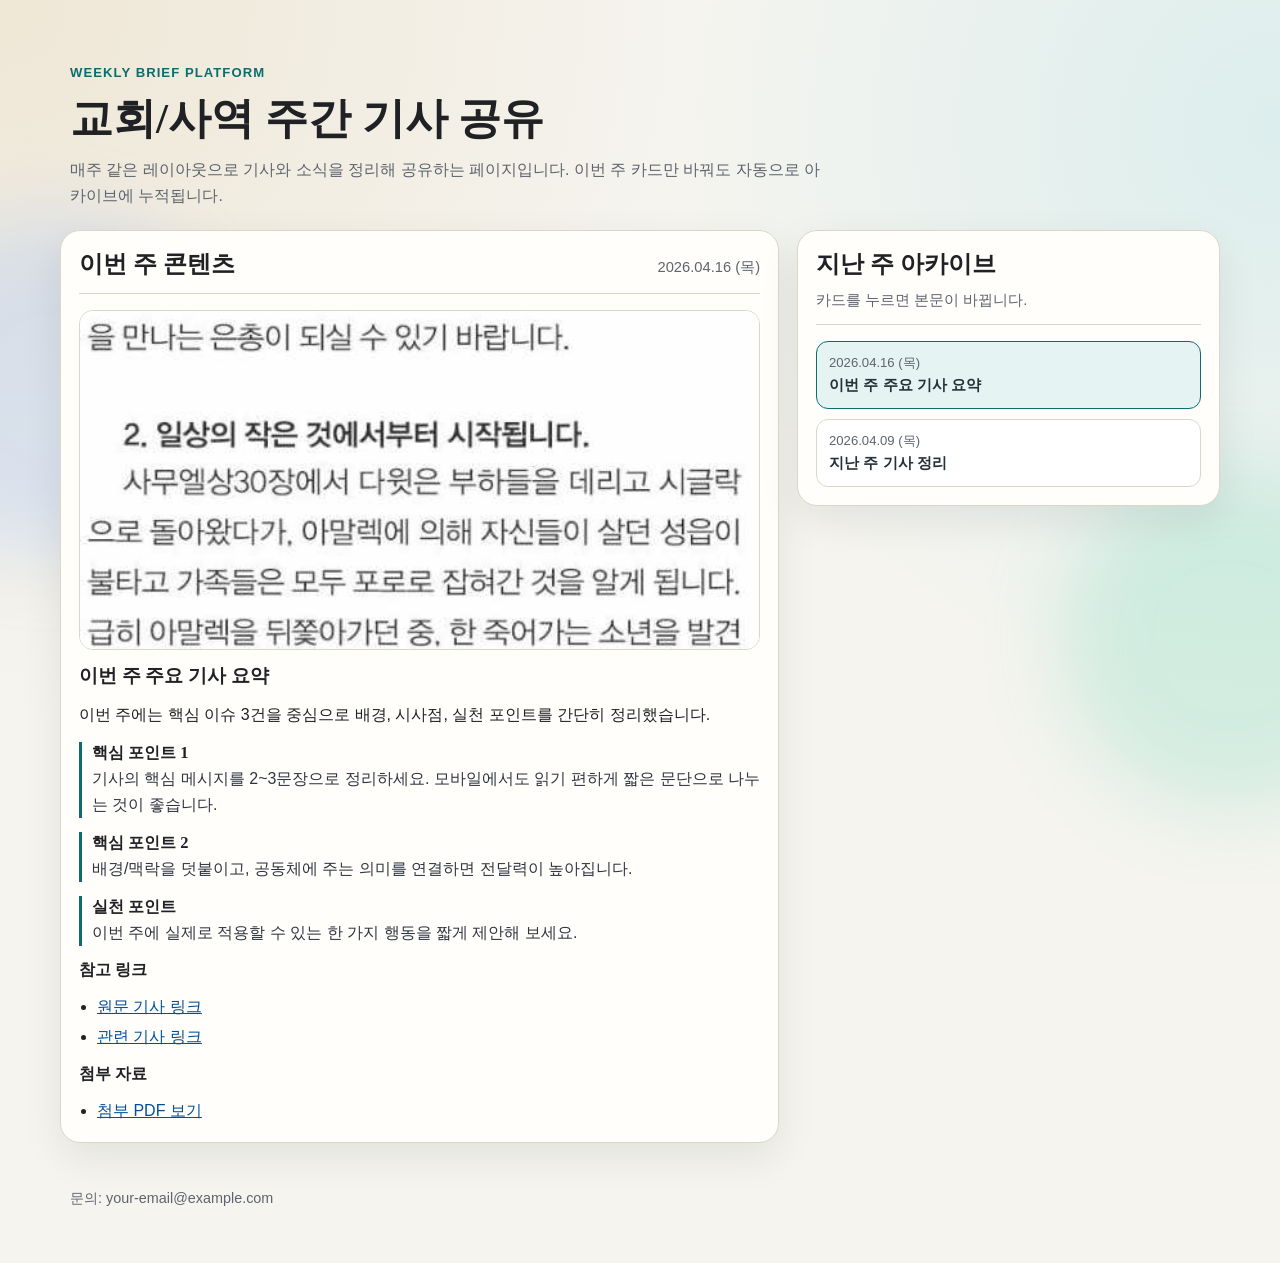
==== index.html @ c8aaadd2 "Initial weekly share platform with GitHub Pages workflow" ====
<!doctype html>
<html lang="ko">
  <head>
    <meta charset="UTF-8" />
    <meta name="viewport" content="width=device-width, initial-scale=1.0" />
    <title>주간 기사 공유 플랫폼</title>
    <meta
      name="description"
      content="매주 같은 레이아웃으로 기사/소식을 공유하는 반응형 웹페이지"
    />
    <link rel="stylesheet" href="./assets/styles.css" />
  </head>
  <body>
    <div class="bg-orb orb-1"></div>
    <div class="bg-orb orb-2"></div>

    <header class="site-header">
      <p class="eyebrow">Weekly Brief Platform</p>
      <h1 id="site-title">주간 기사 공유</h1>
      <p id="site-intro" class="site-intro"></p>
    </header>

    <main class="layout">
      <section class="panel main-panel" aria-labelledby="current-week-heading">
        <div class="panel-header">
          <h2 id="current-week-heading">이번 주 콘텐츠</h2>
          <p id="current-week-date" class="subtle"></p>
        </div>

        <article id="current-week" class="week-detail"></article>
      </section>

      <aside class="panel side-panel" aria-labelledby="archive-heading">
        <div class="panel-header">
          <h2 id="archive-heading">지난 주 아카이브</h2>
          <p class="subtle">카드를 누르면 본문이 바뀝니다.</p>
        </div>
        <div id="archive-list" class="archive-list"></div>
      </aside>
    </main>

    <footer class="site-footer">
      <p id="site-contact"></p>
    </footer>

    <script src="./content/weeks.js"></script>
    <script src="./assets/app.js"></script>
  </body>
</html>
---- assets/styles.css ----
:root {
  --bg: #f5f4ef;
  --panel: #fffdfa;
  --ink: #202124;
  --muted: #5e646e;
  --line: #dbd6ca;
  --accent: #0d6d6d;
  --accent-soft: #e5f3f2;
  --shadow: 0 14px 40px rgba(18, 20, 22, 0.08);
}

* {
  box-sizing: border-box;
}

body {
  margin: 0;
  min-height: 100vh;
  color: var(--ink);
  background: radial-gradient(circle at 0% 0%, #efe7d6 0%, transparent 40%),
    radial-gradient(circle at 100% 10%, #dceeed 0%, transparent 35%), var(--bg);
  font-family: "Pretendard Variable", "SUIT Variable", "Apple SD Gothic Neo",
    "Noto Sans KR", sans-serif;
  line-height: 1.6;
  padding: 20px;
  position: relative;
  overflow-x: hidden;
}

.bg-orb {
  position: fixed;
  width: 340px;
  height: 340px;
  border-radius: 999px;
  pointer-events: none;
  opacity: 0.25;
  filter: blur(40px);
  z-index: 0;
}

.orb-1 {
  background: #8db6ff;
  left: -120px;
  top: 24%;
}

.orb-2 {
  background: #6fd6b5;
  right: -120px;
  bottom: 10%;
}

.site-header,
.layout,
.site-footer {
  position: relative;
  z-index: 1;
  max-width: 1160px;
  margin: 0 auto;
}

.site-header {
  padding: 34px 10px 22px;
}

.eyebrow {
  margin: 0;
  font-size: 0.82rem;
  letter-spacing: 0.08em;
  text-transform: uppercase;
  color: var(--accent);
  font-weight: 700;
}

h1,
h2,
h3,
h4 {
  margin: 0;
  font-family: "Noto Serif KR", "Iowan Old Style", serif;
  line-height: 1.3;
}

#site-title {
  margin-top: 8px;
  font-size: clamp(1.75rem, 4vw, 2.7rem);
}

.site-intro {
  margin: 10px 0 0;
  color: var(--muted);
  max-width: 760px;
}

.layout {
  display: grid;
  gap: 18px;
  grid-template-columns: 1fr;
}

.panel {
  background: color-mix(in oklab, var(--panel), white 28%);
  border: 1px solid var(--line);
  border-radius: 20px;
  padding: 18px;
  box-shadow: var(--shadow);
  backdrop-filter: blur(8px);
}

.panel-header {
  display: flex;
  flex-wrap: wrap;
  justify-content: space-between;
  align-items: baseline;
  gap: 8px;
  padding-bottom: 12px;
  border-bottom: 1px solid var(--line);
  margin-bottom: 16px;
}

.subtle {
  margin: 0;
  color: var(--muted);
  font-size: 0.92rem;
}

.week-detail {
  display: grid;
  gap: 14px;
}

.hero-image {
  width: 100%;
  border-radius: 14px;
  border: 1px solid var(--line);
  object-fit: cover;
  aspect-ratio: 16/8;
  background: #e8e8e8;
}

.week-summary {
  margin: 0;
  font-size: 1rem;
}

.section-block {
  border-left: 3px solid var(--accent);
  padding-left: 10px;
}

.section-block h4 {
  font-size: 1.03rem;
  margin-bottom: 3px;
}

.section-block p {
  margin: 0;
  color: #2f3540;
}

.link-list,
.attachment-list {
  margin: 0;
  padding-left: 18px;
  display: grid;
  gap: 4px;
}

.link-list a,
.attachment-list a {
  color: #004f98;
  text-decoration-thickness: 1px;
}

.archive-list {
  display: grid;
  gap: 10px;
}

.archive-item {
  text-align: left;
  width: 100%;
  border: 1px solid var(--line);
  background: #fff;
  border-radius: 12px;
  padding: 12px;
  cursor: pointer;
  transition: transform 0.18s ease, box-shadow 0.18s ease, border-color 0.18s ease;
}

.archive-item:hover,
.archive-item:focus-visible {
  transform: translateY(-2px);
  border-color: #8ab3ae;
  box-shadow: 0 10px 24px rgba(42, 58, 56, 0.1);
  outline: none;
}

.archive-item.active {
  border-color: var(--accent);
  background: var(--accent-soft);
}

.archive-item .date {
  margin: 0;
  font-size: 0.82rem;
  color: var(--muted);
}

.archive-item .title {
  margin: 3px 0 0;
  font-size: 0.96rem;
  font-weight: 650;
  color: #253138;
}

.site-footer {
  margin-top: 20px;
  padding: 10px;
  color: var(--muted);
  font-size: 0.9rem;
}

@media (min-width: 960px) {
  body {
    padding: 28px;
  }

  .layout {
    grid-template-columns: 1.7fr 1fr;
    align-items: start;
  }

  .side-panel {
    position: sticky;
    top: 20px;
    max-height: calc(100vh - 40px);
    overflow: auto;
  }
}
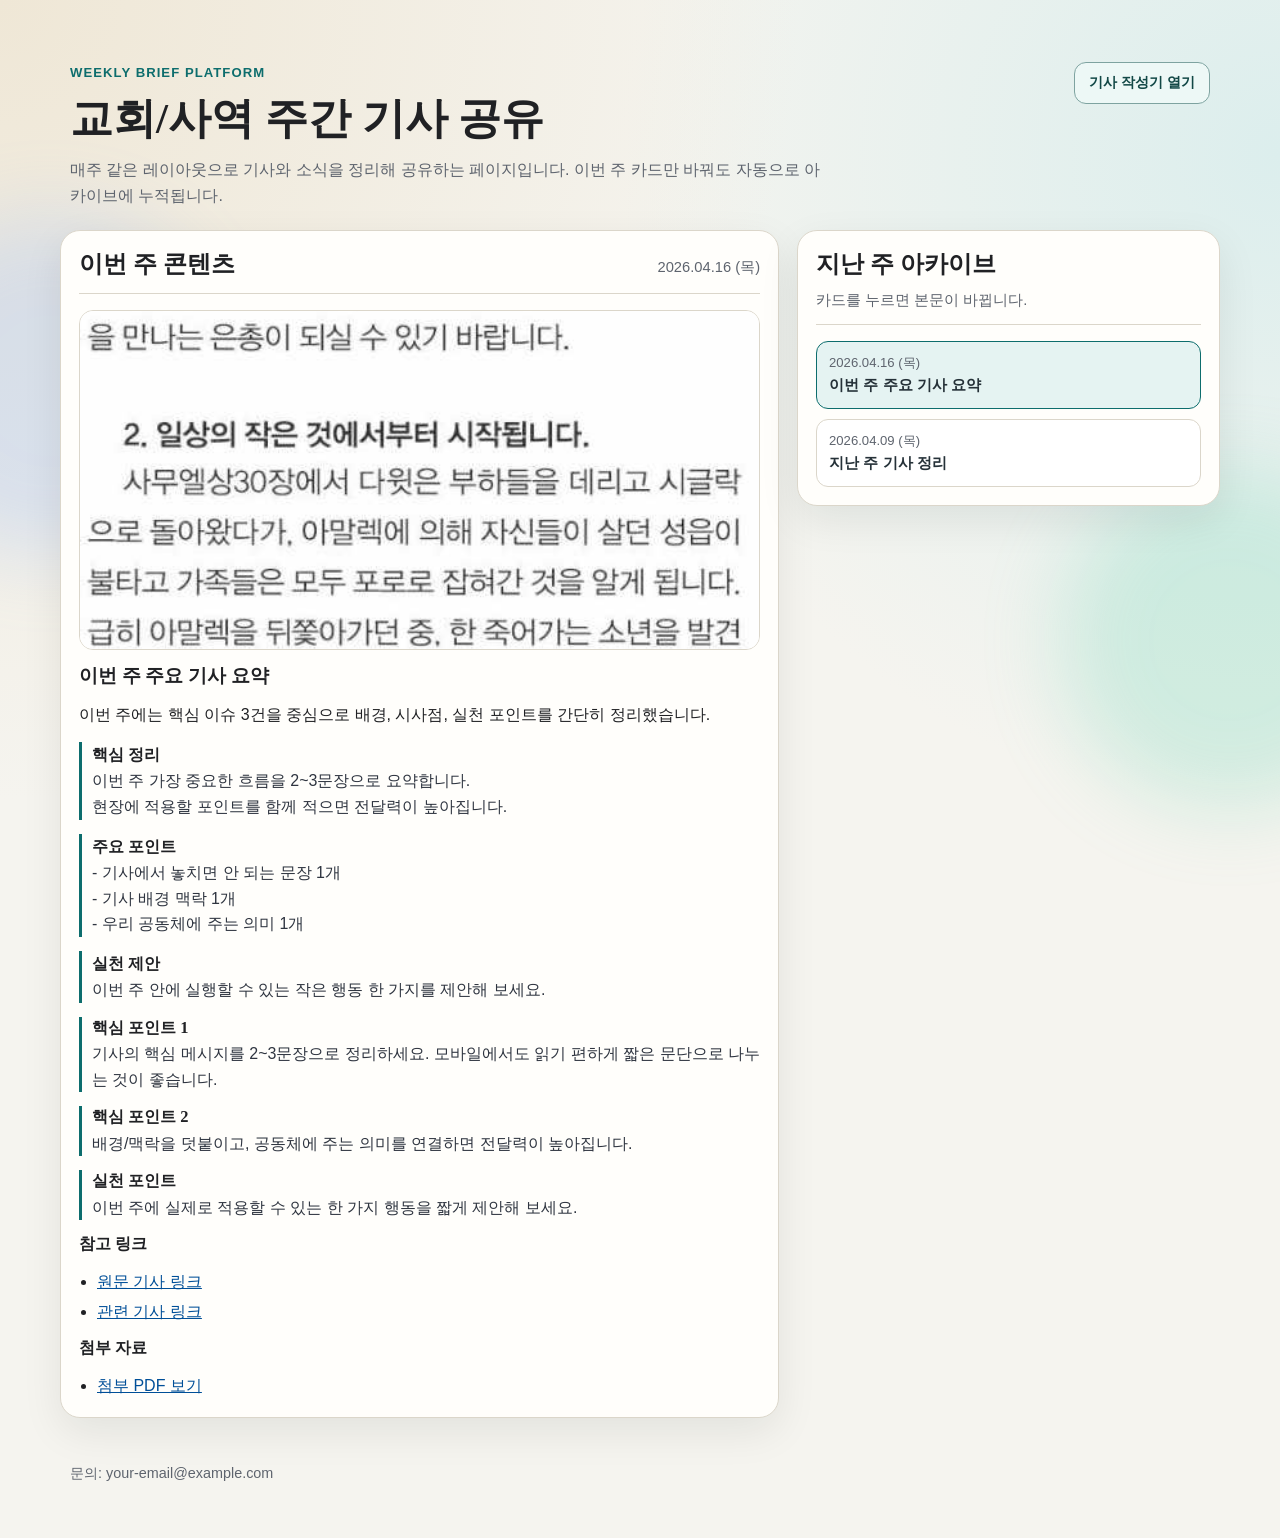
==== commit 66817bb6: "Add easy article writer page and text-based article layout" ====
--- a/index.html
+++ b/index.html
@@ -15,9 +15,14 @@
     <div class="bg-orb orb-2"></div>
 
     <header class="site-header">
-      <p class="eyebrow">Weekly Brief Platform</p>
-      <h1 id="site-title">주간 기사 공유</h1>
-      <p id="site-intro" class="site-intro"></p>
+      <div class="site-header-top">
+        <div>
+          <p class="eyebrow">Weekly Brief Platform</p>
+          <h1 id="site-title">주간 기사 공유</h1>
+          <p id="site-intro" class="site-intro"></p>
+        </div>
+        <a class="quick-link" href="./write.html">기사 작성기 열기</a>
+      </div>
     </header>
 
     <main class="layout">
--- a/assets/styles.css
+++ b/assets/styles.css
@@ -63,6 +63,14 @@
   padding: 34px 10px 22px;
 }
 
+.site-header-top {
+  display: flex;
+  justify-content: space-between;
+  align-items: flex-start;
+  gap: 16px;
+  flex-wrap: wrap;
+}
+
 .eyebrow {
   margin: 0;
   font-size: 0.82rem;
@@ -90,6 +98,26 @@
   margin: 10px 0 0;
   color: var(--muted);
   max-width: 760px;
+}
+
+.quick-link {
+  text-decoration: none;
+  display: inline-flex;
+  align-items: center;
+  justify-content: center;
+  height: 42px;
+  padding: 0 14px;
+  border-radius: 12px;
+  border: 1px solid #7ea3a0;
+  background: #edf8f6;
+  color: #124846;
+  font-size: 0.9rem;
+  font-weight: 700;
+  white-space: nowrap;
+}
+
+.quick-link:hover {
+  background: #d9efeb;
 }
 
 .layout {
@@ -143,6 +171,24 @@
   font-size: 1rem;
 }
 
+.article-heading {
+  margin: 2px 0;
+  font-size: 1.05rem;
+}
+
+.article-paragraph {
+  margin: 0;
+  color: #2f3540;
+}
+
+.article-bullets {
+  margin: 0;
+  padding-left: 18px;
+  display: grid;
+  gap: 4px;
+  color: #2f3540;
+}
+
 .section-block {
   border-left: 3px solid var(--accent);
   padding-left: 10px;
@@ -221,6 +267,88 @@
   font-size: 0.9rem;
 }
 
+.writer-layout {
+  position: relative;
+  z-index: 1;
+  max-width: 980px;
+  margin: 0 auto;
+  display: grid;
+  gap: 16px;
+}
+
+.writer-grid {
+  display: grid;
+  gap: 12px;
+  grid-template-columns: 1fr;
+}
+
+.writer-grid.two {
+  grid-template-columns: 1fr;
+}
+
+.writer-layout label {
+  display: grid;
+  gap: 6px;
+  font-weight: 650;
+  font-size: 0.93rem;
+  color: #2f3540;
+}
+
+.writer-layout input,
+.writer-layout textarea {
+  width: 100%;
+  border: 1px solid #c5c5c0;
+  border-radius: 10px;
+  background: #fff;
+  padding: 10px 11px;
+  font: inherit;
+  color: inherit;
+}
+
+.writer-layout textarea {
+  min-height: 110px;
+  resize: vertical;
+}
+
+.writer-layout .article-input {
+  min-height: 200px;
+}
+
+.writer-actions {
+  display: flex;
+  gap: 8px;
+  flex-wrap: wrap;
+}
+
+.writer-actions button {
+  height: 42px;
+  border: 1px solid #9abbb8;
+  background: #dff2ef;
+  color: #154846;
+  border-radius: 12px;
+  padding: 0 14px;
+  font-weight: 700;
+  cursor: pointer;
+}
+
+.writer-actions button.secondary {
+  background: #f1f2f4;
+  border-color: #cccfd6;
+  color: #2e3642;
+}
+
+.snippet-box {
+  margin: 0;
+  white-space: pre-wrap;
+  background: #0f1418;
+  color: #d7e4f7;
+  border-radius: 12px;
+  border: 1px solid #283a53;
+  padding: 12px;
+  font-size: 0.84rem;
+  line-height: 1.55;
+}
+
 @media (min-width: 960px) {
   body {
     padding: 28px;
@@ -237,4 +365,8 @@
     max-height: calc(100vh - 40px);
     overflow: auto;
   }
-}
+
+  .writer-grid.two {
+    grid-template-columns: 1fr 1fr;
+  }
+}
